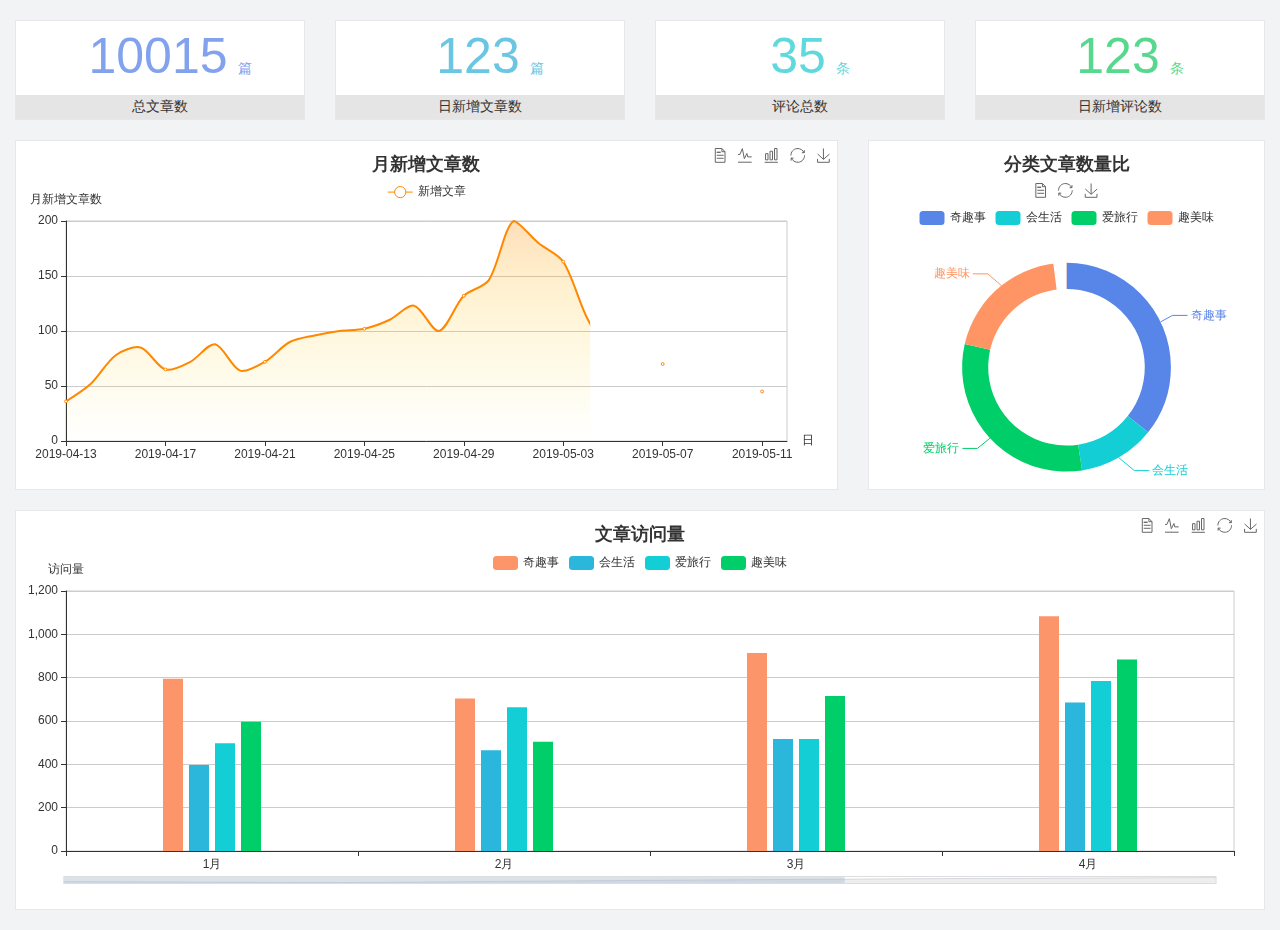
==== home/dashboard.html @ ad6816b8 "初始化大事件" ====
<!DOCTYPE html>
<html lang="en">

<head>
  <meta charset="UTF-8">
  <meta name="viewport" content="width=device-width, initial-scale=1.0">
  <meta http-equiv="X-UA-Compatible" content="ie=edge">
  <title>图表统计</title>
  <link rel="stylesheet" href="../../assets/lib/bootstrap.css" />
  <link rel="stylesheet" href="../../assets/lib/main.css" />
  <script src="../../assets/lib/jquery.js"></script>
  <script type="text/javascript" src="../../assets/lib/echarts.min.js"></script>
</head>

<body>
  <div class="container-fluid">
    <div class="row spannel_list">
      <div class="col-sm-3 col-xs-6">
        <div class="spannel">
          <em>10015</em><span>篇</span>
          <b>总文章数</b>
        </div>
      </div>
      <div class="col-sm-3 col-xs-6">
        <div class="spannel scolor01">
          <em>123</em><span>篇</span>
          <b>日新增文章数</b>
        </div>
      </div>
      <div class="col-sm-3 col-xs-6">
        <div class="spannel scolor02">
          <em>35</em><span>条</span>
          <b>评论总数</b>
        </div>
      </div>
      <div class="col-sm-3 col-xs-6">
        <div class="spannel scolor03">
          <em>123</em><span>条</span>
          <b>日新增评论数</b>
        </div>
      </div>
    </div>
  </div>

  <div class="container-fluid">
    <div class="row curve-pie">
      <div class="col-lg-8 col-md-8">
        <div class="gragh_pannel" id="curve_show"></div>
      </div>
      <div class="col-lg-4 col-md-4">
        <div class="gragh_pannel" id="pie_show"></div>
      </div>
    </div>
  </div>

  <div class="container-fluid">
    <div class="column_pannel" id="column_show"></div>
  </div>

  <script>
    var oChart = echarts.init(document.getElementById('curve_show'));
    var aList_all = [
      { 'count': 36, 'date': '2019-04-13' },
      { 'count': 52, 'date': '2019-04-14' },
      { 'count': 78, 'date': '2019-04-15' },
      { 'count': 85, 'date': '2019-04-16' },
      { 'count': 65, 'date': '2019-04-17' },
      { 'count': 72, 'date': '2019-04-18' },
      { 'count': 88, 'date': '2019-04-19' },
      { 'count': 64, 'date': '2019-04-20' },
      { 'count': 72, 'date': '2019-04-21' },
      { 'count': 90, 'date': '2019-04-22' },
      { 'count': 96, 'date': '2019-04-23' },
      { 'count': 100, 'date': '2019-04-24' },
      { 'count': 102, 'date': '2019-04-25' },
      { 'count': 110, 'date': '2019-04-26' },
      { 'count': 123, 'date': '2019-04-27' },
      { 'count': 100, 'date': '2019-04-28' },
      { 'count': 132, 'date': '2019-04-29' },
      { 'count': 146, 'date': '2019-04-30' },
      { 'count': 200, 'date': '2019-05-01' },
      { 'count': 180, 'date': '2019-05-02' },
      { 'count': 163, 'date': '2019-05-03' },
      { 'count': 110, 'date': '2019-05-04' },
      { 'count': 80, 'date': '2019-05-05' },
      { 'count': 82, 'date': '2019-05-06' },
      { 'count': 70, 'date': '2019-05-07' },
      { 'count': 65, 'date': '2019-05-08' },
      { 'count': 54, 'date': '2019-05-09' },
      { 'count': 40, 'date': '2019-05-10' },
      { 'count': 45, 'date': '2019-05-11' },
      { 'count': 38, 'date': '2019-05-12' },
    ];

    let aCount = [];
    let aDate = [];

    for (var i = 0; i < aList_all.length; i++) {
      aCount.push(aList_all[i].count);
      aDate.push(aList_all[i].date);
    }

    var chartopt = {
      title: {
        text: '月新增文章数',
        left: 'center',
        top: '10'
      },
      tooltip: {
        trigger: 'axis'
      },
      legend: {
        data: ['新增文章'],
        top: '40'
      },
      toolbox: {
        show: true,
        feature: {
          mark: { show: true },
          dataView: { show: true, readOnly: false },
          magicType: { show: true, type: ['line', 'bar'] },
          restore: { show: true },
          saveAsImage: { show: true }
        }
      },
      calculable: true,
      xAxis: [
        {
          name: '日',
          type: 'category',
          boundaryGap: false,
          data: aDate
        }
      ],
      yAxis: [
        {
          name: '月新增文章数',
          type: 'value'
        }
      ],
      series: [
        {
          name: '新增文章',
          type: 'line',
          smooth: true,
          itemStyle: { normal: { areaStyle: { type: 'default' }, color: '#f80' }, lineStyle: { color: '#f80' } },
          data: aCount
        }],
      areaStyle: {
        normal: {
          color: new echarts.graphic.LinearGradient(0, 0, 0, 1, [{
            offset: 0,
            color: 'rgba(255,136,0,0.39)'
          }, {
            offset: .34,
            color: 'rgba(255,180,0,0.25)'
          }, {
            offset: 1,
            color: 'rgba(255,222,0,0.00)'
          }])

        }
      },
      grid: {
        show: true,
        x: 50,
        x2: 50,
        y: 80,
        height: 220
      }
    };

    oChart.setOption(chartopt);


    var oPie = echarts.init(document.getElementById('pie_show'));
    var oPieopt =
    {
      title: {
        top: 10,
        text: '分类文章数量比',
        x: 'center'
      },
      tooltip: {
        trigger: 'item',
        formatter: "{a} <br/>{b} : {c} ({d}%)"
      },
      color: ['#5885e8', '#13cfd5', '#00ce68', '#ff9565'],
      legend: {
        x: 'center',
        top: 65,
        data: ['奇趣事', '会生活', '爱旅行', '趣美味']
      },
      toolbox: {
        show: true,
        x: 'center',
        top: 35,
        feature: {
          mark: { show: true },
          dataView: { show: true, readOnly: false },
          magicType: {
            show: true,
            type: ['pie', 'funnel'],
            option: {
              funnel: {
                x: '25%',
                width: '50%',
                funnelAlign: 'left',
                max: 1548
              }
            }
          },
          restore: { show: true },
          saveAsImage: { show: true }
        }
      },
      calculable: true,
      series: [
        {
          name: '访问来源',
          type: 'pie',
          radius: ['45%', '60%'],
          center: ['50%', '65%'],
          data: [
            { value: 300, name: '奇趣事' },
            { value: 100, name: '会生活' },
            { value: 260, name: '爱旅行' },
            { value: 180, name: '趣美味' }
          ]
        }
      ]
    };
    oPie.setOption(oPieopt);



    var oColumn = this.echarts.init(document.getElementById('column_show'));
    var oColumnopt =
    {
      title: {
        text: '文章访问量',
        left: 'center',
        top: '10'
      },
      tooltip: {
        trigger: 'axis'
      },
      legend: {
        data: ['奇趣事', '会生活', '爱旅行', '趣美味'],
        top: '40'
      },
      toolbox: {
        show: true,
        feature: {
          mark: { show: true },
          dataView: { show: true, readOnly: false },
          magicType: { show: true, type: ['line', 'bar'] },
          restore: { show: true },
          saveAsImage: { show: true }
        }
      },
      calculable: true,
      xAxis: [
        {
          type: 'category',
          data: ['1月', '2月', '3月', '4月', '5月']
        }
      ],
      yAxis: [
        {
          name: '访问量',
          type: 'value'
        }
      ],
      series: [
        {
          name: '奇趣事',
          type: 'bar',
          barWidth: 20,
          itemStyle: {
            normal: { areaStyle: { type: 'default' }, color: '#fd956a' }
          },
          data: [800, 708, 920, 1090, 1200]
        },
        {
          name: '会生活',
          type: 'bar',
          barWidth: 20,
          itemStyle: {
            normal: { areaStyle: { type: 'default' }, color: '#2bb6db' }
          },
          data: [400, 468, 520, 690, 800]
        },
        {
          name: '爱旅行',
          type: 'bar',
          barWidth: 20,
          itemStyle: {
            normal: { areaStyle: { type: 'default' }, color: '#13cfd5' }
          },
          data: [500, 668, 520, 790, 900]
        },
        {
          name: '趣美味',
          type: 'bar',
          barWidth: 20,
          itemStyle: {
            normal: { areaStyle: { type: 'default' }, color: '#00ce68' }
          },
          data: [600, 508, 720, 890, 1000]
        }
      ],
      grid: {
        show: true,
        x: 50,
        x2: 30,
        y: 80,
        height: 260
      },
      dataZoom: [//给x轴设置滚动条
        {
          start: 0,//默认为0
          end: 100 - 1000 / 31,//默认为100
          type: 'slider',
          show: true,
          xAxisIndex: [0],
          handleSize: 0,//滑动条的 左右2个滑动条的大小
          height: 8,//组件高度
          left: 45, //左边的距离
          right: 50,//右边的距离
          bottom: 26,//右边的距离
          handleColor: '#ddd',//h滑动图标的颜色
          handleStyle: {
            borderColor: "#cacaca",
            borderWidth: "1",
            shadowBlur: 2,
            background: "#ddd",
            shadowColor: "#ddd",
          }
        }]
    };
    oColumn.setOption(oColumnopt);
  </script>
</body>

</html>
---- assets/lib/main.css ----
body{
    font-family:'MicroSoft YaHei';
    background-color: #f2f3f5;
}
.main_wrap{
    position:fixed;
    width:100%;
    height:100%;
    left:0px;
    top:0px;
    background:url('../images/login_bg.jpg'); 
    background-size:100% 100%; 
  }
.header{
    width:1200px;
    overflow: hidden;
    margin:20px auto 0;
}
.heade .logo{
    float: left;
}
.header .copyright{
    float:right;
    font-size:12px;
    color:#fff;
    text-align:right;
    line-height:20px;
    margin-top:10px;
}
.login_form_con{
    position:absolute;
    left:50%;
    top:50%;
    margin-left:-200px;
    margin-top:-155px;
    width:400px;
    height:310px;
    background-color: #edeff0;
}

.login_form{
    position: relative;
}

.login_form .icon-user{
    position:absolute;
    font-size:16px;
    color:#999;
    left:46px;
    top:12px;
}
.login_form .icon-key{
    position:absolute;
    font-size:18px;
    color:#999;
    left:46px;
    top:78px;
}
.login_title{
    height:60px;
    background:url('../images/login_title.png') center center no-repeat #fff;
}
.input_txt,.input_pass,.input_sub{
    display:block;
    width:334px;
    height:37px;
    padding:0px;
    text-indent:40px;
    border:1px solid #ddd;
    margin:27px auto 0;
    outline:none;
}
.input_sub{
    margin-top:40px;
    height:42px;
    background-color: #19b9e7;
    text-indent:0px;
    font-size:18px;
    color:#fff;
    cursor: pointer;
}
.input_sub:hover{
    background-color: #08a0cc;
}

.sider{
    position:fixed;
    left:0;
    top:0;
    bottom:0;
    width:210px;
    background-color: #323745;
}
.sider .logo{
    display:block;
    height:56px;
    background-color: #242732;
    overflow: hidden;
}
.sider .logo img{
    display:block;
    margin:6px auto 0;
}
.user_info{
    height:79px;
    border-bottom:1px solid #5a5e6b;
}

.user_info img{
    float: left;
    width:40px;
    height:40px;
    border-radius:20px;
    margin:19px 0 0 30px;
}
.user_info span{
    float: left;
    width:120px;
    font-size:12px;
    color:#fff;
    margin:23px 0 0 20px;
}
.user_info b{
    float: left;
    width: 120px;
    font-weight:normal;
    font-size:12px;
    color:#adafb5;
    margin:2px 0 0 20px;
}

.menu .level01{
    height:50px;
    line-height:50px;
}
.menu .level01 a{
    display:block;
    height:50px;
    font-size:12px;
    color:#adafb5;
    overflow: hidden;
}
.menu .level01.active a{
    background-color: #1378f0;
    color:#fff;
}
.menu .level01.active i{
    color:#fff;
}

.menu .level01 a:hover{
    background-color: #1378f0;
    color:#fff;
}
.menu .level01 a:hover i{
    color:#fff;
}
.menu .level01 i{
    color:#61646f;
    font-size:22px;
    float: left;
    margin-left:26px;
}
.menu .level01 span{
    float: left;
    margin-left:10px;
}
.menu .level01 b{
    float: right;
    margin-right:20px;
    font-weight:normal;
    transform:rotate(90deg);
    transition:all 500ms ease;
}

.menu .level01 .rotate0{
    transform:rotate(0deg);
}

.menu .level02{
    background: #242732;
    display:none;
}


.menu .level02 li{
    height:40px;
    line-height:40px;
}
.menu .level02 li a{
    display:block;
    height:40px;
    font-size:12px;
    color:#adafb5;
    overflow: hidden;
}

.menu .level02 li a:hover{
    background-color: #1378f0;
    color:#fff;
}

.menu .level02 li i{
    font-size:12px;
    float: left;
    margin-left:60px;
}
.menu .level02 li span{
    font-size:12px;
    float: left;
    margin-left:5px;
}

.menu .level02 .active a{
    color:#ffae00;
}

.header_bar{
    position:fixed;
    left:210px;
    right:0;
    top:0;
    height:56px;
    background-color: #fff;
}

.main{
    position:fixed;
    left:210px;
    top:56px;
    right:0;
    bottom:0;
    background-color: #f2f3f5;
}

.search_form{
    width:218px;
    height:33px;
    border:1px solid #ddd;
    background-color: #f2f3f5;
    border-radius:16px;
    float: left;
    margin:12px 0 0 27px;
}

.search_form input{
    padding:0px;
    margin:0px;
    border:0px;
    float: left;
    background-color: #f2f3f5;
    font-size:12px;
    width:175px;
    height:31px;
    margin-left:12px;
    outline:none;
   
}

.search_form .icon-search{
    line-height:33px;
    cursor: pointer;
    font-size:18px;
    color:#abaebb;
}
.user_center_link{
    float:right;

}
.user_center_link a{
    line-height:56px;
    font-size:12px;
    color:#999;
    margin-right:15px;
}
.user_center_link a:hover{
    color:#ffae00
}

.user_center_link img{
    width:42px;
    height:42px;
    border-radius:32px;
    margin-right:10px;
}

.spannel_list{
    margin-top:20px;
}

.spannel{
	height:100px;
	overflow:hidden;
	text-align:center;
    position:relative;
    background-color: #fff;
    border:1px solid #e7e7e9;
    margin-bottom:20px;
}

.spannel em{
    font-style:normal;
	font-size:50px;
	line-height:50px;
	display:inline-block;
	margin:10px 0 0 20px;
	font-family:'Arial';
	color:#83a2ed;
}

.spannel span{
	font-size:14px;
	display:inline-block;
	color:#83a2ed;
	margin-left:10px;
}

.spannel b{
	position:absolute;
	left:0;
	bottom:0;
	width:100%;
	line-height:24px;
	background:#e5e5e5;
	color:#333;
	font-size:14px;
	font-weight:normal;
}

.scolor01 em,.scolor01 span{
	color:#6ac6e2;
}

.scolor02 em,.scolor02 span{
	color:#5fd9de;
}

.scolor03 em,.scolor03 span{
	color:#58d88e;
}


.gragh_pannel{
    height:350px;
    border:1px solid #e7e7e9;
    background-color: #fff!important; 
    margin-bottom:20px;  
}

.column_pannel{
    margin-bottom:20px;
    height:400px;
    border:1px solid #e7e7e9;
    background-color: #fff!important;   
}

.common_title{
    line-height:42px;
    background-color: #fbfbfb;
    border:1px solid #e7e7e9;
    margin-top:20px;
    text-indent: 15px;
    font-size:14px;
    color:#333;
}

.common_con{
    border:1px solid #e7e7e9;
    border-top:0px;
    background-color: #fff;
    padding-bottom:20px;
    margin-bottom:20px;
}
.opt_btns{
    margin-top:20px;
}

.mp20{
    margin-top:20px;
}

.pagination{   
   margin:0;
}

.article_form{
    margin-top:20px;
}

.form-group{
    margin-bottom:25px;
}

.form-group label{
    font-weight:normal;
    color:#666;
}

.icon-icondate{
    line-height:16px;
}

.user_pic{
    width:100px;
    height:100px;
    margin-bottom:10px;
}

.article_cover{
    width:200px;
    height:200px;
    margin-bottom:10px;
}
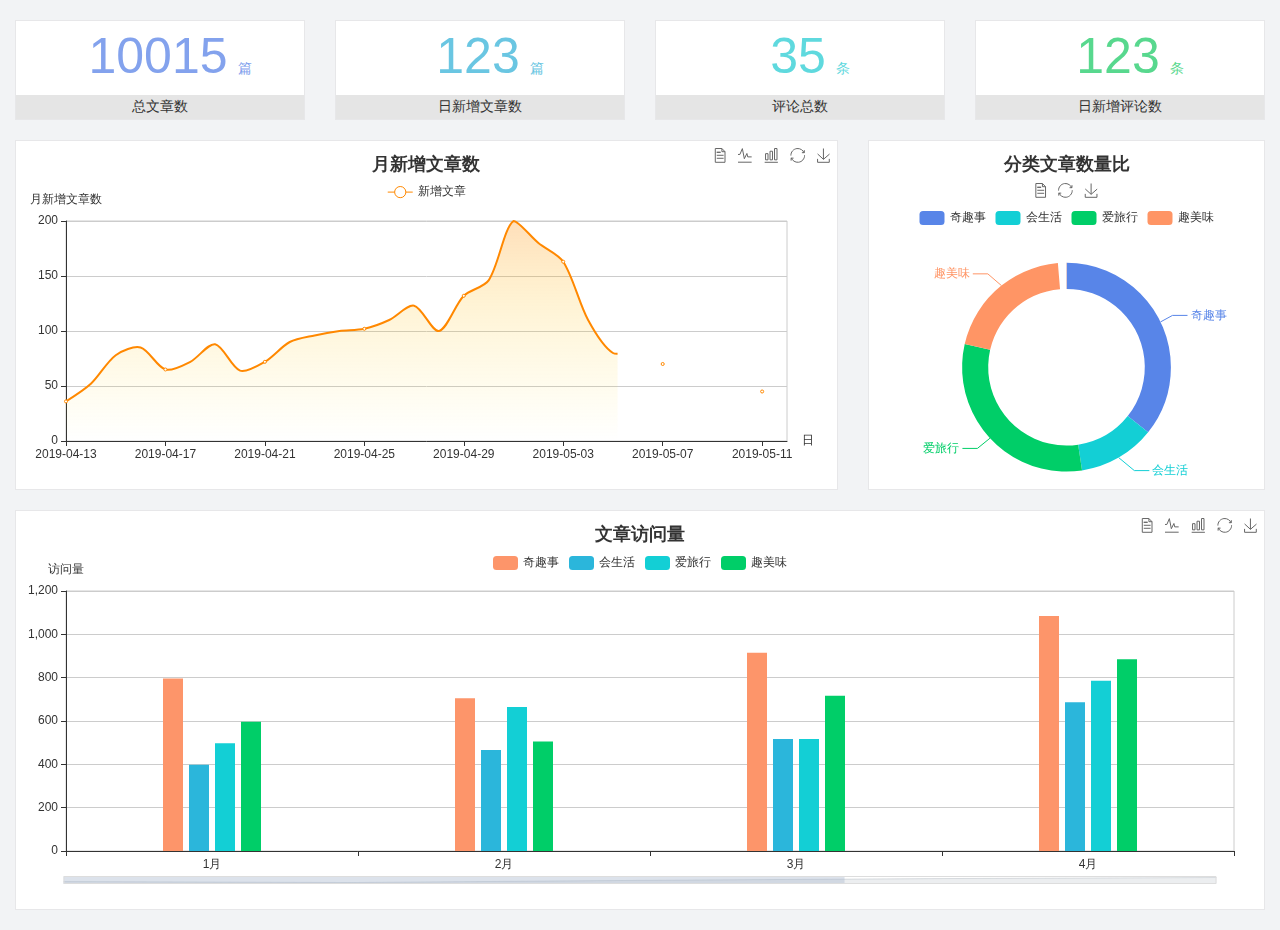
==== commit 2867e53d: "完成了主页功能的开发" ====
--- a/home/dashboard.html
+++ b/home/dashboard.html
@@ -6,10 +6,10 @@
   <meta name="viewport" content="width=device-width, initial-scale=1.0">
   <meta http-equiv="X-UA-Compatible" content="ie=edge">
   <title>图表统计</title>
-  <link rel="stylesheet" href="../../assets/lib/bootstrap.css" />
-  <link rel="stylesheet" href="../../assets/lib/main.css" />
-  <script src="../../assets/lib/jquery.js"></script>
-  <script type="text/javascript" src="../../assets/lib/echarts.min.js"></script>
+  <link rel="stylesheet" href="../assets/lib/bootstrap.css" />
+  <link rel="stylesheet" href="../assets/lib/main.css" />
+  <script src="../assets/lib/jquery.js"></script>
+  <script type="text/javascript" src="../assets/lib/echarts.min.js"></script>
 </head>
 
 <body>
